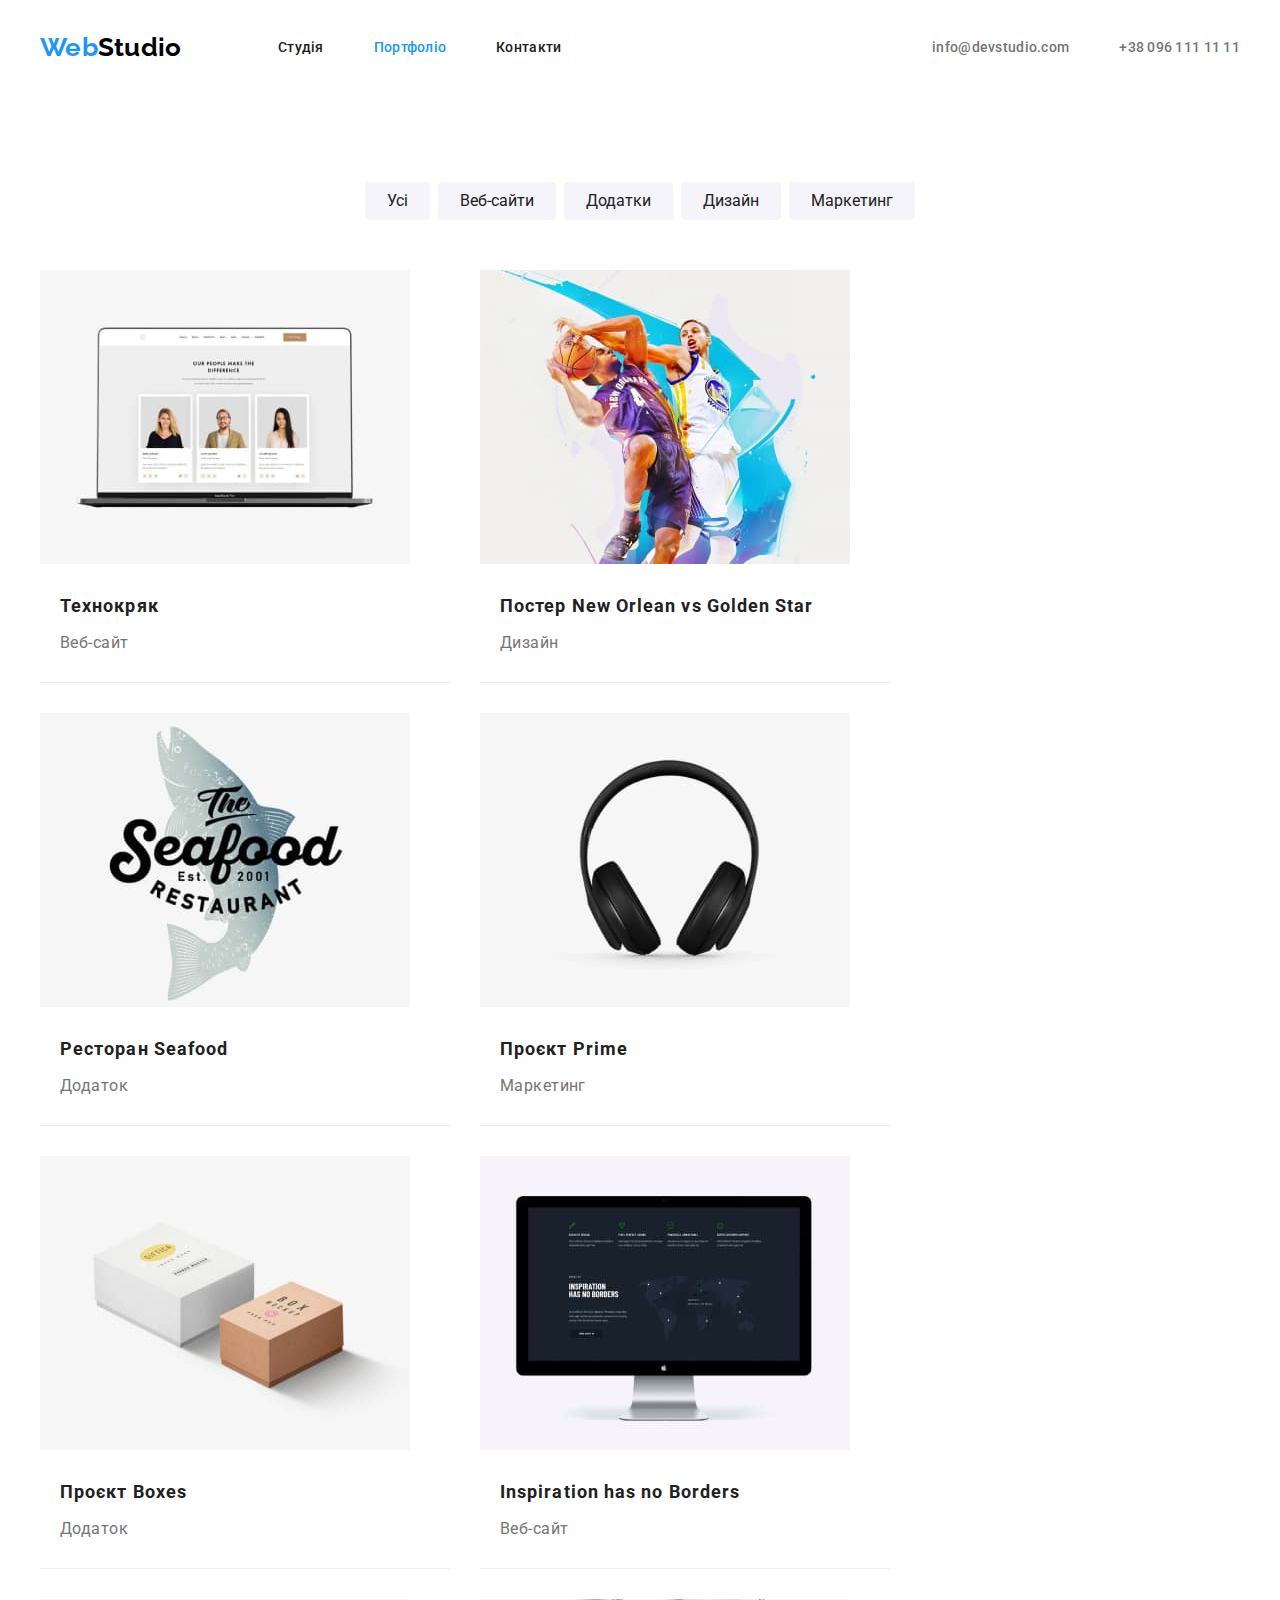
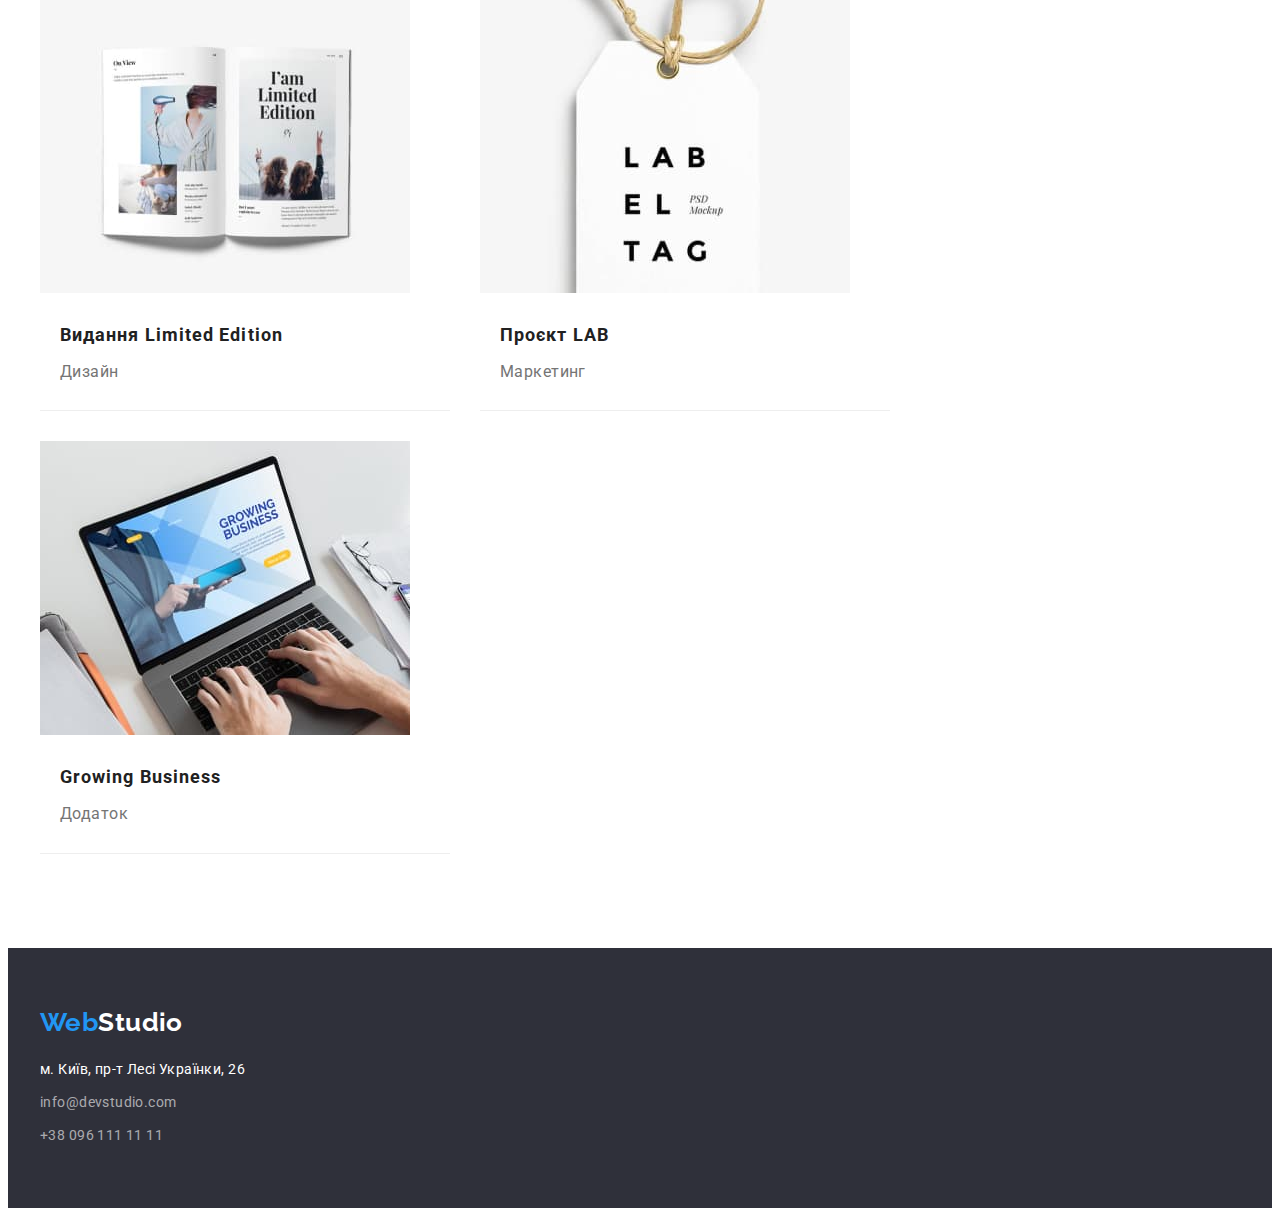
==== portfolio.html @ b4884d2e "add flexbox in two pages" ====
<!DOCTYPE html>
<html lang="en">
  <head>
    <meta charset="UTF-8" />
    <meta http-equiv="X-UA-Compatible" content="IE=edge" />
    <meta name="viewport" content="width=device-width, initial-scale=1.0" />
    <title>Portfolio</title>
    <link rel="preconnect" href="https://fonts.googleapis.com" />
    <link rel="preconnect" href="https://fonts.gstatic.com" crossorigin />
    <link
      href="https://fonts.googleapis.com/css2?family=Raleway:wght@700&family=Roboto:wght@400;500;700;900&display=swap"
      rel="stylesheet"
    />
    <link
      rel="stylesheet"
      href="https://cdnjs.cloudflare.com/ajax/libs/modern-normalize/1.1.0/modern-normalize.min.css"
      integrity="sha512-wpPYUAdjBVSE4KJnH1VR1HeZfpl1ub8YT/NKx4PuQ5NmX2tKuGu6U/JRp5y+Y8XG2tV+wKQpNHVUX03MfMFn9Q=="
      crossorigin="anonymous"
      referrerpolicy="no-referrer"
    />
    <link rel="stylesheet" href="./css/styles.css" />
  </head>
  <body>
    <!-- Наведение по сайту -->
    <header class="header">
      <div class="scontainer">
        <a href="./index.html" class="header-logo"
          ><span class="logo-first">Web</span
          ><span class="logo-second">Studio</span>
        </a>
        <nav class="nav">
          <ul class="nav-list">
            <li class="nav-item">
              <a class="nav-link link" href="./index.html">Студія</a>
            </li>
            <li class="nav-item">
              <a class="nav-link link current" href="./portfolio.html"
                >Портфоліо</a
              >
            </li>
            <li class="nav-item">
              <a class="nav-link link" href="#">Контакти</a>
            </li>
          </ul>
        </nav>
        <ul class="contacts">
          <li>
            <a class="contact link" href="mailto:info@devstudio.com"
              >info@devstudio.com</a
            >
          </li>
          <li>
            <a class="contact link" href="tel:+380961111111"
              >+38 096 111 11 11</a
            >
          </li>
        </ul>
      </div>
    </header>

    <main>
      <section class="section">
        <div class="container">
          <h1 class="visually-hidden">Наші роботи</h1>
          <ul class="button-project">
            <li>
              <button class="portfolio-button button" type="button">Усі</button>
            </li>
            <li>
              <button class="portfolio-button button" type="button">
                Веб-сайти
              </button>
            </li>
            <li>
              <button class="portfolio-button button" type="button">
                Додатки
              </button>
            </li>
            <li>
              <button class="portfolio-button button" type="button">
                Дизайн
              </button>
            </li>
            <li>
              <button class="portfolio-button button" type="button">
                Маркетинг
              </button>
            </li>
          </ul>
          <ul class="project">
            <li class="project-list">
              <a href="#">
                <img src="./images/laptop.jpg" alt="laptop" width="370" />
                <div class="project-box">
                  <h2 class="project-item">Технокряк</h2>
                  <p class="project-works">Веб-сайт</p>
                </div>
              </a>
            </li>
            <li class="project-list">
              <a href="#">
                <img
                  src="./images/basketball.jpg"
                  alt="basketball"
                  width="370"
                />
                <div class="project-box">
                  <h2 class="project-item">Постер New Orlean vs Golden Star</h2>
                  <p class="project-works">Дизайн</p>
                </div>
              </a>
            </li>
            <li class="project-list">
              <a href="#">
                <img src="./images/logorestaurant.jpg" alt="logo" width="370" />
                <div class="project-box">
                  <h2 class="project-item">Ресторан Seafood</h2>
                  <p class="project-works">Додаток</p>
                </div>
              </a>
            </li>
            <li class="project-list">
              <a href="#">
                <img
                  src="./images/headphones.jpg"
                  alt="headphones"
                  width="370"
                />
                <div class="project-box">
                  <h2 class="project-item">Проєкт Prime</h2>
                  <p class="project-works">Маркетинг</p>
                </div>
              </a>
            </li>
            <li class="project-list">
              <a href="#">
                <img src="./images/boxes.jpg" alt="boxes" width="370" />
                <div class="project-box">
                  <h2 class="project-item">Проєкт Boxes</h2>
                  <p class="project-works">Додаток</p>
                </div>
              </a>
            </li>
            <li class="project-list">
              <a href="#">
                <img
                  src="./images/inspiration.jpg"
                  alt="inspiration"
                  width="370"
                />
                <div class="project-box">
                  <h2 class="project-item">Inspiration has no Borders</h2>
                  <p class="project-works">Веб-сайт</p>
                </div>
              </a>
            </li>
            <li class="project-list">
              <a href="#">
                <img src="./images/book.jpg" alt="book" width="370" />
                <div class="project-box">
                  <h2 class="project-item">Видання Limited Edition</h2>
                  <p class="project-works">Дизайн</p>
                </div>
              </a>
            </li>
            <li class="project-list">
              <a href="#">
                <img src="./images/tag.jpg" alt="tag" width="370" />
                <div class="project-box">
                  <h2 class="project-item">Проєкт LAB</h2>
                  <p class="project-works">Маркетинг</p>
                </div>
              </a>
            </li>
            <li class="project-list">
              <a href="#">
                <img src="./images/business.jpg" alt="business" width="370" />
                <div class="project-box">
                  <h2 class="project-item">Growing Business</h2>
                  <p class="project-works">Додаток</p>
                </div>
              </a>
            </li>
          </ul>
        </div>
      </section>
    </main>

    <!-- Контактная инфо -->
    <footer class="footer">
      <div class="container">
        <a href="./index.html" class="footer-logo"
          ><span class="logo-first">Web</span
          ><span class="logo-second color">Studio</span>
        </a>
        <address class="adress">
          <ul class="footer-item">
            <li class="footer-list">
              <a
                class="footer-map"
                href="https://goo.gl/maps/SfLGjtbYT2zmBpAr8"
                target="_blank"
                rel="noopener noreferrer nofollow"
                >м. Київ, пр-т Лесі Українки, 26</a
              >
            </li>
            <li class="footer-list">
              <a class="footer-contact" href="mailto:info@devstudio.com"
                >info@devstudio.com</a
              >
            </li>
            <li class="footer-list">
              <a class="footer-contact" href="tel:+380961111111"
                >+38 096 111 11 11</a
              >
            </li>
          </ul>
        </address>
      </div>
    </footer>
  </body>
</html>
---- css/styles.css ----
:root {
  --background-color: #ffffff;
  --main-color: #212121;
  --second-color: #757575;
  --color-button: #2196f3;
  --background-color-button: #188ce8;
  --background-color-team: #f5f4fa;
  --bcg-second: #2f303a;
  --third-color: rgba(255, 255, 255, 0.6);
}

body {
  font-family: "Roboto", sans-serif;
  font-size: 14px;
  font-weight: 500;
  background: var(--background-color);
  letter-spacing: 0.03em;
}

h1,
h2,
h3,
h4,
h5,
h6,
p {
  margin: 0;
  padding: 0;
}

button {
  padding: 0;
}

.scontainer {
  display: flex;
  width: 1200px;
  margin: auto;
  padding-left: 15px;
  padding-right: 15px;
  justify-content: center;
  align-items: center;
}

.container {
  width: 1200px;
  padding-left: 15px;
  padding-right: 15px;
  margin: auto;
}

.section {
  padding-top: 94px;
  padding-bottom: 94px;
}

img{
  display: block;
}

a {
  text-decoration: none;
}

ul {
  margin: 0;
  padding: 0;
  list-style: none;
}

.visually-hidden {
  position: absolute;
  white-space: nowrap;
  width: 1px;
  height: 1px;
  overflow: hidden;
  border: 0;
  padding: 0;
  clip: rect(0 0 0 0);
  clip-path: inset(50%);
  margin: -1px;
}

/* Header */
.nav-item .current {
  color: var(--color-button);
}

span {
  font-family: "Raleway", sans-serif;
  font-weight: 700;
  font-size: 26px;
  line-height: 1.14;
}

.header-logo {
  display: block;
  width: 145px;
  margin-right: 93px;
}

.logo-first {
  color: var(--color-button);
}

.logo-second {
  color: #000000;
}

.header {
  font-style: normal;
  line-height: 1.14;
  letter-spacing: 0.02em;
  background-color: var(--background-color);
}

.nav-list {
  display: flex;
  margin-top: 32px;
  margin-bottom: 32px;
  gap: 50px;
}

.contacts {
  display: flex;
  margin-left: auto;
  gap: 50px;
}

.nav-link {
  color: var(--main-color);
}

.contact {
  color: var(--second-color);
}

.link:hover,
.link:focus {
  color: var(--color-button);
}

/* Hero Section */

.hero {
  padding-top: 200px;
  padding-bottom: 200px;
  background-color: var(--bcg-second);
}

.hero-title {
  margin-bottom: 30px;
  font-weight: 900;
  font-size: 44px;
  line-height: 1.36;
  text-align: center;
  letter-spacing: 0.06em;
  text-transform: uppercase;
  color: var(--background-color);
}

.hero-button {
  display: flex;
  margin-left: auto;
  margin-right: auto;
  padding: 10px 32px;
  border-radius: 4px;
  border: transparent;

  font-family: "Roboto", sans-serif;
  font-weight: 700;
  font-size: 16px;
  line-height: 1.87;
  letter-spacing: 0.06em;

  color: var(--background-color);
  background: var(--color-button);
}

.button:hover,
.button:focus {
  background-color: var(--background-color-button);
}

.button {
  cursor: pointer;
}

/* Benefits Section */

.benefits-link {
  display: flex;
  justify-content: center;
  gap: 30px;
}

.benefits-item-title {
  margin-bottom: 10px;
  font-weight: 700;
  font-size: 14px;
  line-height: 1.14;
  text-transform: uppercase;
  color: var(--main-color);
}

.benefits-item-text {
  min-width: 270px;
  font-weight: 400;
  line-height: 1.71;
  color: var(--second-color);
}

/* work */

.work {
  padding-top: 0;
}

.work-title {
  margin-bottom: 50px;
  font-weight: 700;
  font-size: 36px;
  line-height: 1.16;
  text-align: center;
  color: var(--main-color);
}

.work-images {
  display: flex;
  flex-wrap: wrap;
  justify-content: center;
  gap: 30px;
}

/* Comands */

.comand-list {
  display: flex;
  justify-content: center;
  flex-wrap: wrap;
  gap: 30px;
}

.comand {
  background-color: var(--background-color-team);
}

.comand-item {
  background-color: var(--background-color);
}

.comand-title {
  margin-bottom: 50px;
  font-weight: 700;
  font-size: 36px;
  line-height: 42px;
  text-align: center;
  color: var(--main-color);
}

.comand-item-text {
  padding: 30px 0;
  text-align: center;
  box-shadow: 0px 1px 3px rgba(0, 0, 0, 0.12), 0px 1px 1px rgba(0, 0, 0, 0.14),
    0px 2px 1px rgba(0, 0, 0, 0.2);
  border-radius: 0px 0px 4px 4px;
}

.comand-text {
  margin-bottom: 10px;
  font-size: 16px;
  line-height: 1.18;
  color: var(--main-color);
}

.comand-profession {
  font-weight: 400;
  font-size: 16px;
  line-height: 1.18;
  color: var(--second-color);
}

/* Footer */

.footer {
  padding: 60px 0;
  background-color: var(--bcg-second);
  font-style: normal;
}

.footer-logo {
  display: block;
  margin-bottom: 20px;
}

.list-adress:not(:last-child) {
  margin-bottom: 9px;
} 

.footer-map {
  font-weight: 400;
  line-height: 1.71;
  color: var(--background-color);
}

.footer-contact {
  font-weight: 400;
  line-height: 1.71;
  color: var(--third-color);
}

.color {
  color: var(--background-color);
}

/* Portfolio */

.button-project {
  display: flex;
  justify-content: center;
  gap: 8px;
}

.portfolio-button {
  padding: 6px 22px;
  margin-bottom: 50px;
  border: transparent;
  border-radius: 4px;
  font-family: "Roboto", sans-serif;
  font-size: 16px;
  line-height: 1.62;
  text-align: center;
  color: var(--main-color);
  background: var(--background-color-team);
}

.portfolio-button:hover,
.portfolio-button:focus {
  color: var(--background-color);
  background: var(--color-button);
}

.project {
  display: flex;
  flex-wrap: wrap;
  gap: 30px;
}

.project-list {
  flex-basis: calc((100% - 30px * 2) / 3);
}

.project-item {
  margin-bottom: 4px;
  font-weight: 700;
  font-size: 18px;
  line-height: 2;
  letter-spacing: 0.06em;
  color: var(--main-color);
}

.project-works {
  font-weight: 400;
  font-size: 16px;
  line-height: 1.87;
  color: var(--second-color);
}

.project-box {
  display: inline-block;
  min-width: 370px;
  padding: 24px 20px;
  border-bottom: 1px solid #eeeeee;
}

.adress {
  font-style: normal;
}

.footer-list:not(:last-child) {
  margin-bottom: 9px;
}
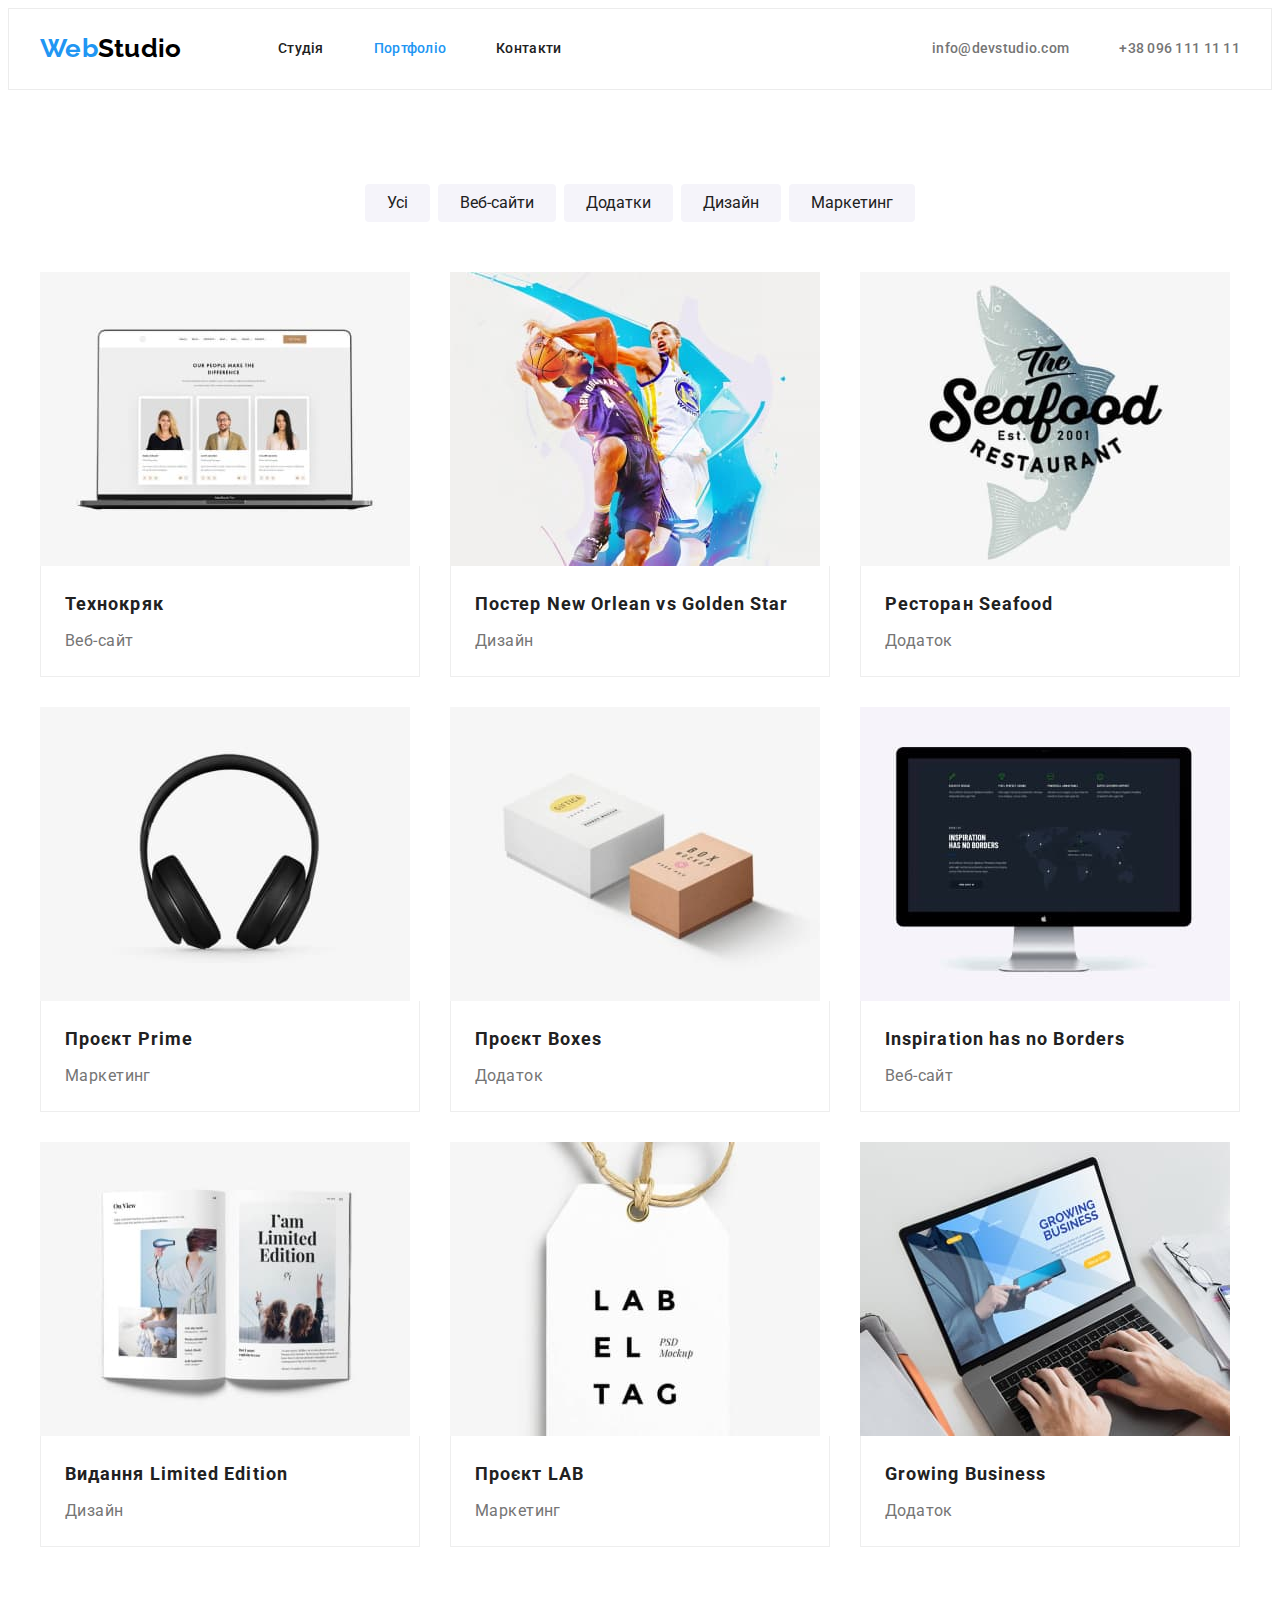
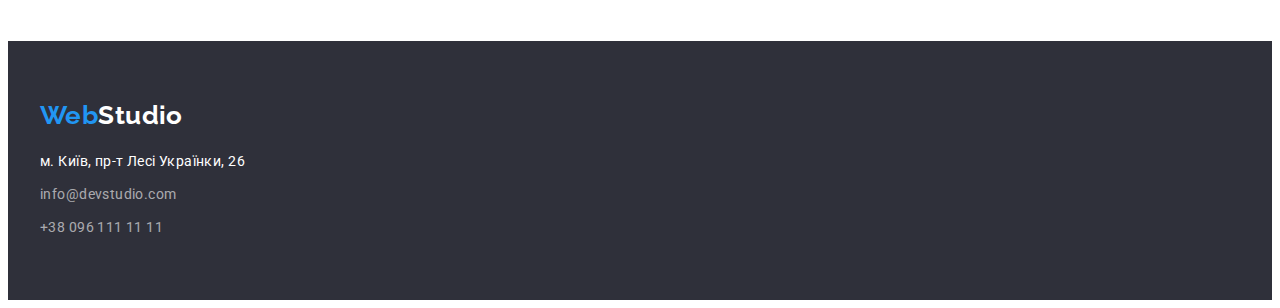
==== commit 8065e298: "redone" ====
--- a/portfolio.html
+++ b/portfolio.html
@@ -23,7 +23,7 @@
   <body>
     <!-- Наведение по сайту -->
     <header class="header">
-      <div class="scontainer">
+      <div class="container header-container">
         <a href="./index.html" class="header-logo"
           ><span class="logo-first">Web</span
           ><span class="logo-second">Studio</span>
@@ -193,7 +193,7 @@
           ><span class="logo-first">Web</span
           ><span class="logo-second color">Studio</span>
         </a>
-        <address class="adress">
+        <address class="address">
           <ul class="footer-item">
             <li class="footer-list">
               <a
--- a/css/styles.css
+++ b/css/styles.css
@@ -32,18 +32,9 @@
   padding: 0;
 }
 
-.scontainer {
-  display: flex;
-  width: 1200px;
-  margin: auto;
-  padding-left: 15px;
-  padding-right: 15px;
-  justify-content: center;
-  align-items: center;
-}
-
 .container {
   width: 1200px;
+  margin: 0 auto;
   padding-left: 15px;
   padding-right: 15px;
   margin: auto;
@@ -54,7 +45,7 @@
   padding-bottom: 94px;
 }
 
-img{
+img {
   display: block;
 }
 
@@ -82,6 +73,12 @@
 }
 
 /* Header */
+
+.header-container {
+  display: flex;
+  align-items: center;
+}
+
 .nav-item .current {
   color: var(--color-button);
 }
@@ -112,18 +109,19 @@
   line-height: 1.14;
   letter-spacing: 0.02em;
   background-color: var(--background-color);
+  border: 1px solid #ececec;
 }
 
 .nav-list {
   display: flex;
-  margin-top: 32px;
-  margin-bottom: 32px;
+  padding: 32px 0;
   gap: 50px;
 }
 
 .contacts {
   display: flex;
   margin-left: auto;
+  padding: 32px 0;
   gap: 50px;
 }
 
@@ -149,6 +147,8 @@
 }
 
 .hero-title {
+  max-width: 696px;
+  margin: 0 auto;
   margin-bottom: 30px;
   font-weight: 900;
   font-size: 44px;
@@ -293,9 +293,9 @@
   margin-bottom: 20px;
 }
 
-.list-adress:not(:last-child) {
+.list-address:not(:last-child) {
   margin-bottom: 9px;
-} 
+}
 
 .footer-map {
   font-weight: 400;
@@ -319,11 +319,11 @@
   display: flex;
   justify-content: center;
   gap: 8px;
+  margin-bottom: 50px;
 }
 
 .portfolio-button {
   padding: 6px 22px;
-  margin-bottom: 50px;
   border: transparent;
   border-radius: 4px;
   font-family: "Roboto", sans-serif;
@@ -346,6 +346,12 @@
   gap: 30px;
 }
 
+.project-box{
+  border: 1px solid #EEEEEE;
+  border-top: none;
+  padding: 20px 24px;
+}
+
 .project-list {
   flex-basis: calc((100% - 30px * 2) / 3);
 }
@@ -366,14 +372,7 @@
   color: var(--second-color);
 }
 
-.project-box {
-  display: inline-block;
-  min-width: 370px;
-  padding: 24px 20px;
-  border-bottom: 1px solid #eeeeee;
-}
-
-.adress {
+.address {
   font-style: normal;
 }
 
